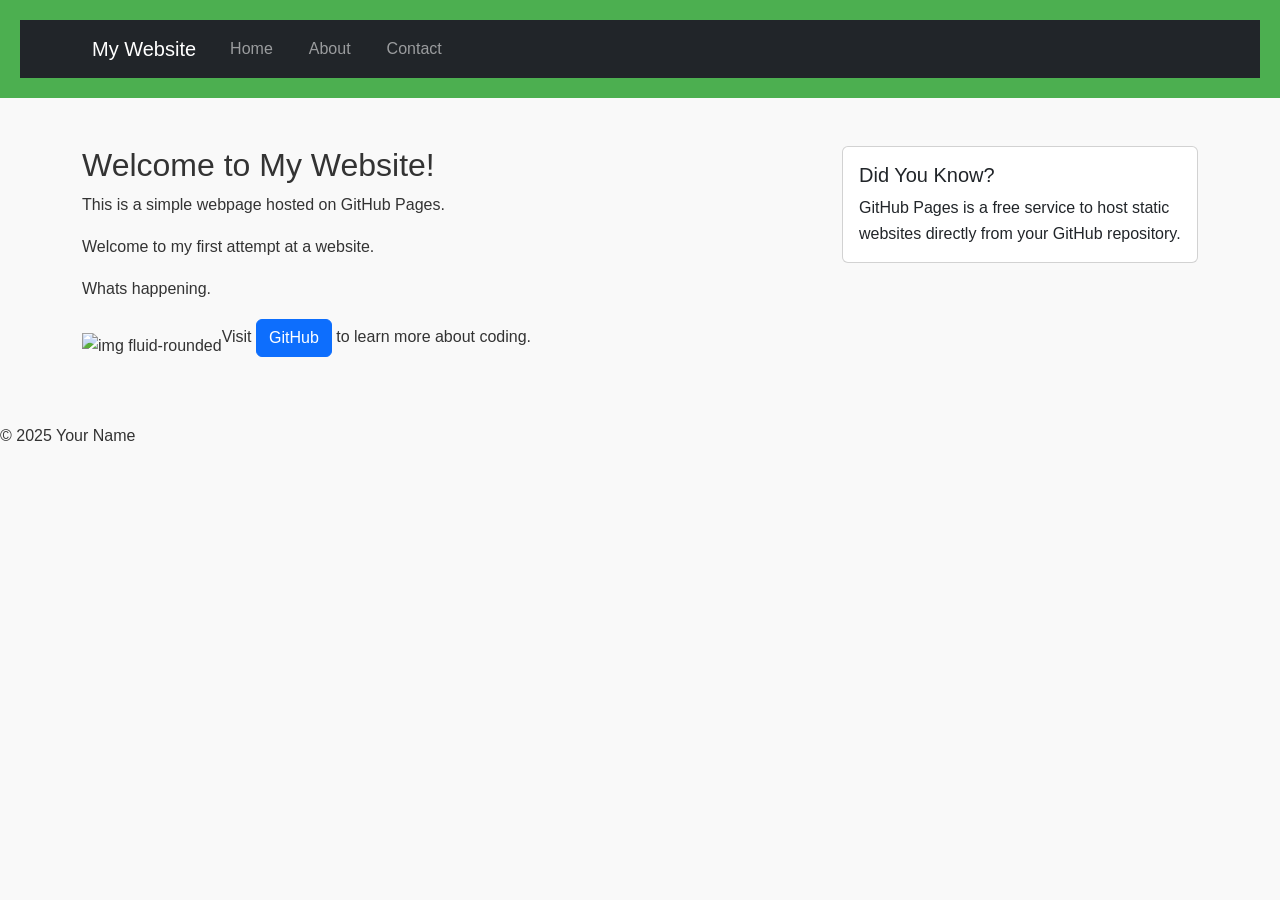
==== index.html @ 5f0c76aa "Update index.html" ====
<!DOCTYPE html>

<html lang="en">

<head>

<meta charset="UTF-8">

<meta name="viewport" content="width=device-width, initial-scale=1.0">

<title>My First GitHub Page</title>
  <!-- Bootstrap CSS --> 

<link href="https://cdn.jsdelivr.net/npm/bootstrap@5.3.0/dist/css/bootstrap.min.css" rel="stylesheet"> 

  <link rel="stylesheet" href="styles.css">

</head>

<body bgcolor="black">

<header>

<nav class="navbar navbar-expand-lg navbar-dark bg-dark">

<div class="container">

<a class="navbar-brand" href="index.html">My Website</a>

<button class="navbar-toggler" type="button" data-bs-toggle="collapse" data-bs-target="#navbarNav">

<span class="navbar-toggler-icon"></span>

</button>

<div class="collapse navbar-collapse" id="navbarNav">

<ul class="navbar-nav">

<li class="nav-item">

<a class="nav-link" href="index.html">Home</a>

</li>

<li class="nav-item">

<a class="nav-link" href="about.html">About</a>

</li>

<li class="nav-item">

<a class="nav-link" href="contact.html">Contact</a>

</li>

</ul>

</div>

</div>

</nav>
</header>

<main class="container my-5">

<div class="row">

<div class="col-md-8">

<h2>Welcome to My Website!</h2>

<p>This is a simple webpage hosted on GitHub Pages.</p>

<p>Welcome to my first attempt at a website.</p>
<p> Whats happening.</p>
<img src="https://cdna.artstation.com/p/assets/images/images/020/633/154/large/alex-shenhei-van-sung-jin-woo.jpg?1568573948" alt="img fluid-rounded"
<p class="mt-3">Visit <a href="https://github.com" class="btn btn-primary">GitHub</a> to learn more about coding.</p>

</div>

<div class="col-md-4">

<div class="card">

<div class="card-body">

<h5 class="card-title">Did You Know?</h5>

<p class="card-text">GitHub Pages is a free service to host static websites directly from your GitHub repository.</p>

</div>

</div>

</div>

</div>

</main>

<footer>

<p>&copy; 2025 Your Name</p>

</footer>
  <!-- Bootstrap JS and dependencies --> 

<script src="https://cdn.jsdelivr.net/npm/@popperjs/core@2.11.6/dist/umd/popper.min.js"></script> 

<script src="https://cdn.jsdelivr.net/npm/bootstrap@5.3.0/dist/js/bootstrap.min.js"></script> 

</body>


</html>
---- styles.css ----
body {

font-family: Arial, sans-serif;

color: #333;

background-color: #f9f9f9;

margin: 0;

padding: 0;

line-height: 1.6;


}
header {

background-color: #4CAF50;

color: white;

padding: 20px;

text-align: center;

}


header h1 {

margin: 0;

}


nav a {

color: white;

text-decoration: none;

margin: 0 10px;

}


nav a:hover {

text-decoration: underline;

}
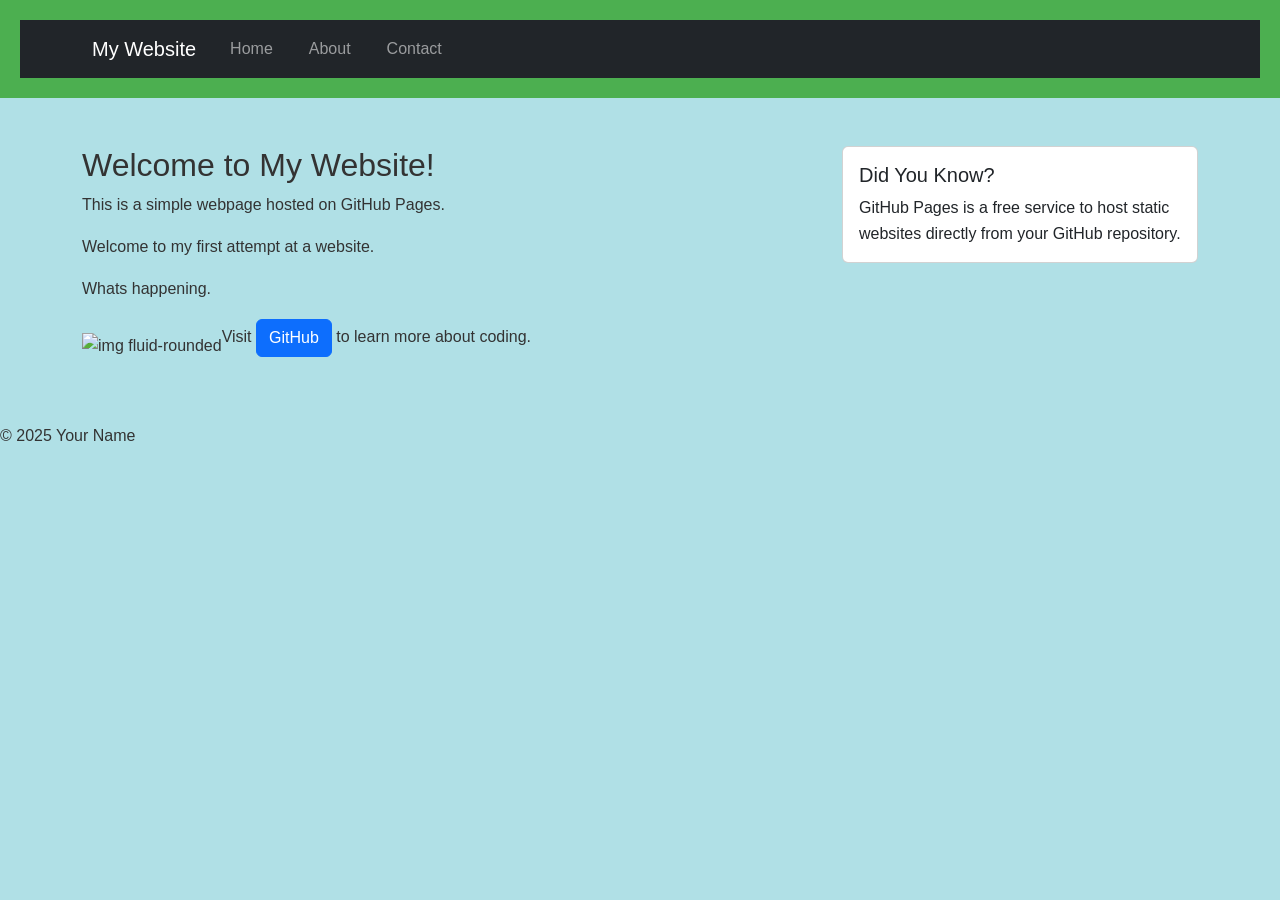
==== commit 3dbae65d: "Update index.html" ====
--- a/index.html
+++ b/index.html
@@ -18,6 +18,7 @@
 </head>
 
 <body bgcolor="black">
+  <body style="background-color:powderblue;">
 
 <header>
 
@@ -76,7 +77,7 @@
 
 <p>Welcome to my first attempt at a website.</p>
 <p> Whats happening.</p>
-<img src="https://cdna.artstation.com/p/assets/images/images/020/633/154/large/alex-shenhei-van-sung-jin-woo.jpg?1568573948" alt="img fluid-rounded"
+<img src="https://cdna.artstation.com/p/assets/images/images/020/633/154/large/alex-shenhei-van-sung-jin-woo.jpg?1568573948" alt="img fluid-rounded" width= "180" height= "180"
 <p class="mt-3">Visit <a href="https://github.com" class="btn btn-primary">GitHub</a> to learn more about coding.</p>
 
 </div>
@@ -132,3 +133,6 @@
 
 
 
+
+
+
--- a/styles.css
+++ b/styles.css
@@ -18,7 +18,7 @@
 
 background-color: #4CAF50;
 
-color: white;
+color: red;
 
 padding: 20px;
 
@@ -36,9 +36,9 @@
 
 nav a {
 
-color: white;
+color: red;
 
-text-decoration: none;
+text-decoration: pixelated;
 
 margin: 0 10px;
 
@@ -50,3 +50,4 @@
 text-decoration: underline;
 
 }
+
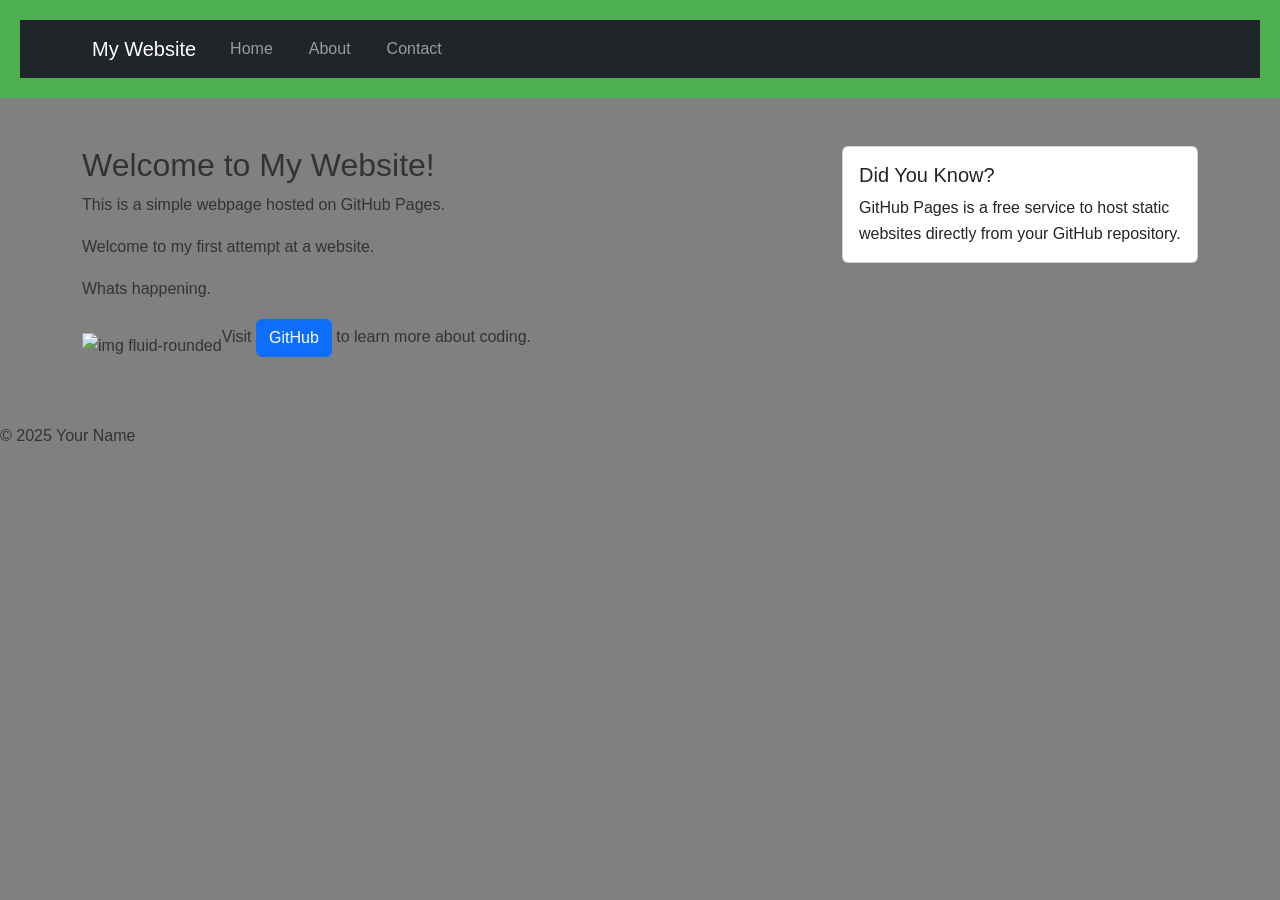
==== commit 43e52d6b: "Update index.html" ====
--- a/index.html
+++ b/index.html
@@ -18,7 +18,7 @@
 </head>
 
 <body bgcolor="black">
-  <body style="background-color:powderblue;">
+  <body style="background-color:gray;">
 
 <header>
 
@@ -136,3 +136,4 @@
 
 
 
+
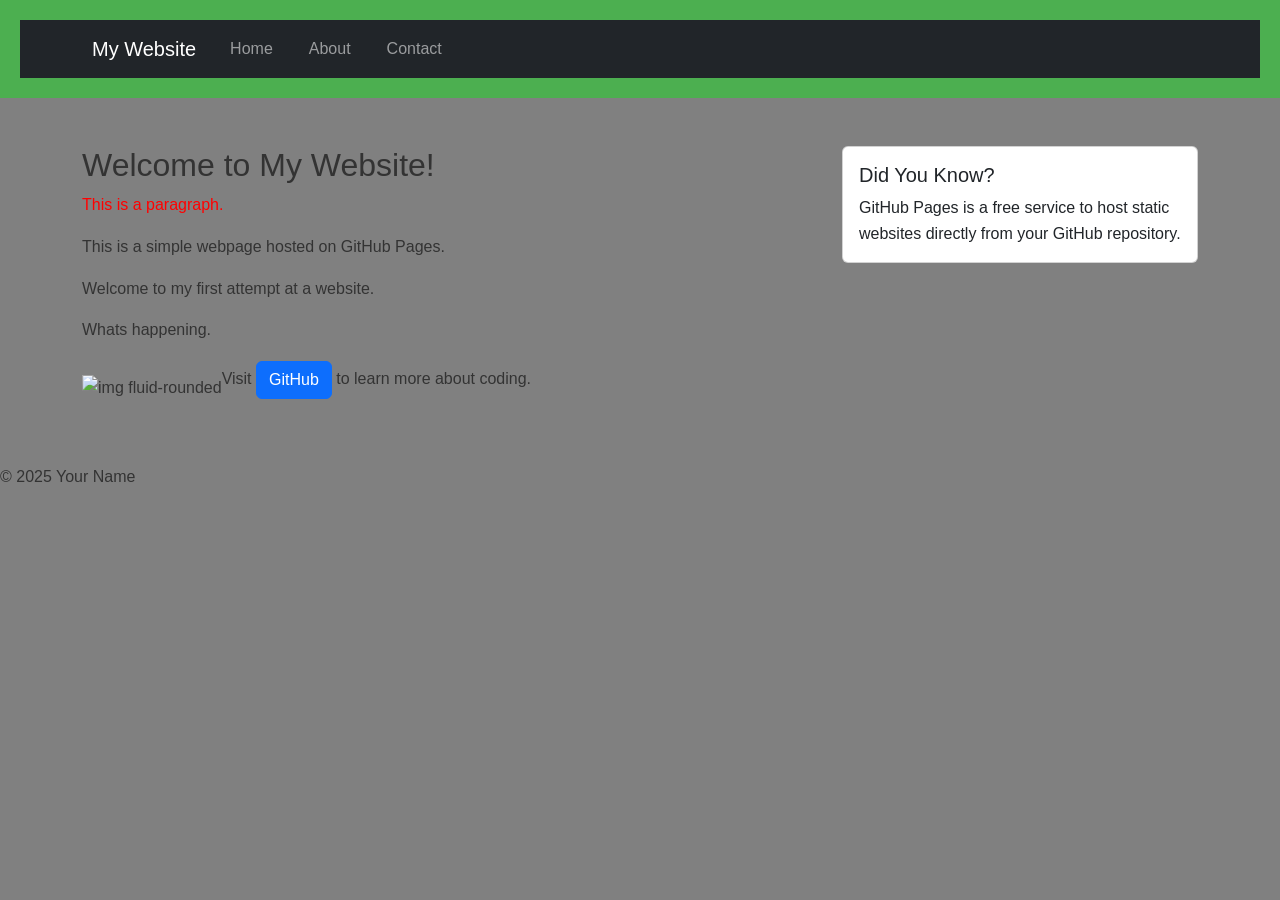
==== commit f9eb8918: "Update index.html" ====
--- a/index.html
+++ b/index.html
@@ -16,8 +16,6 @@
   <link rel="stylesheet" href="styles.css">
 
 </head>
-
-<body bgcolor="black">
   <body style="background-color:gray;">
 
 <header>
@@ -72,7 +70,7 @@
 <div class="col-md-8">
 
 <h2>Welcome to My Website!</h2>
-
+  <p style="color:red;">This is a paragraph.</p>
 <p>This is a simple webpage hosted on GitHub Pages.</p>
 
 <p>Welcome to my first attempt at a website.</p>
@@ -137,3 +135,5 @@
 
 
 
+
+
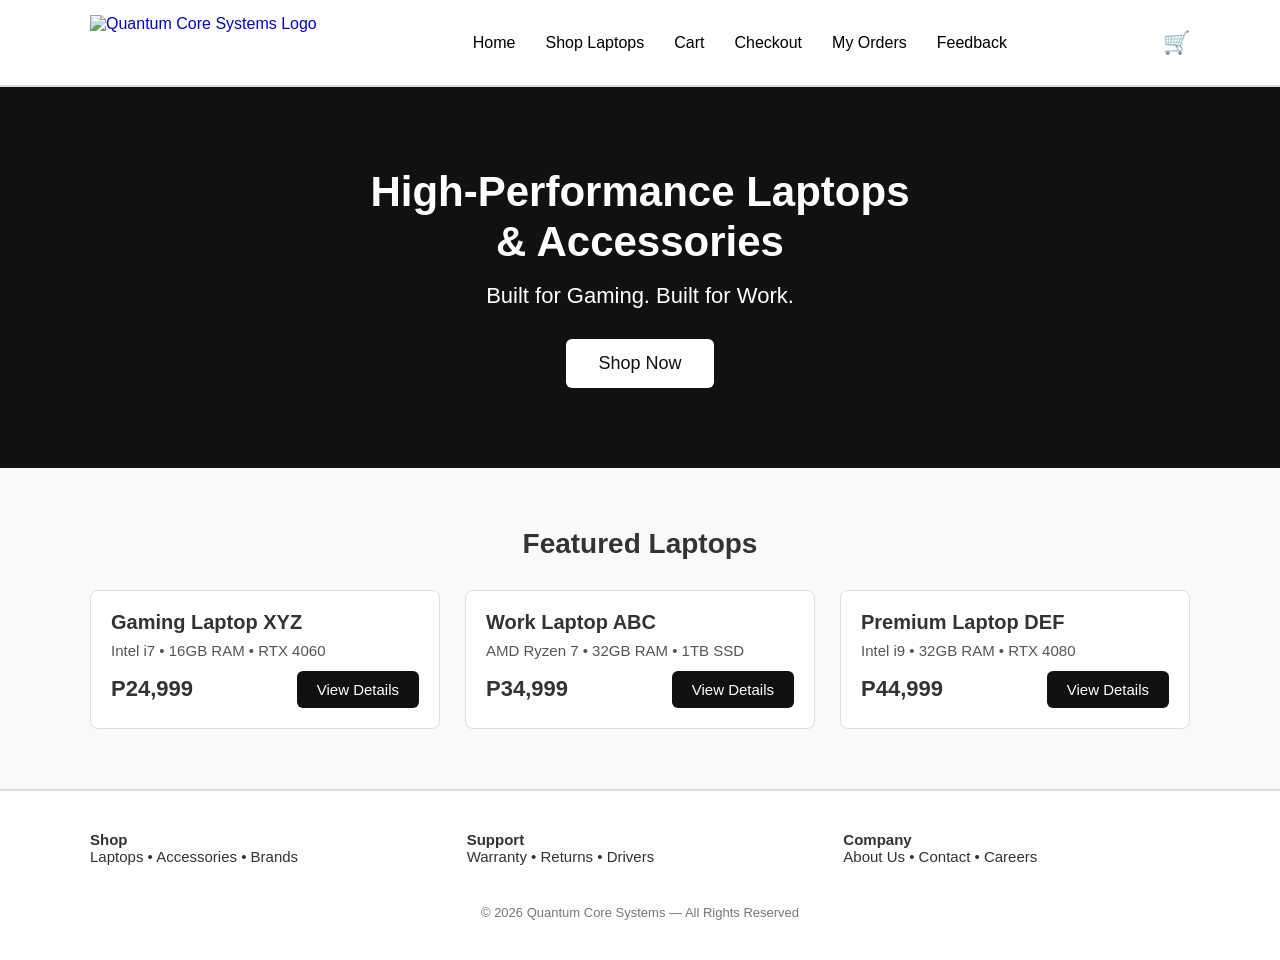
==== commit b79aa49e: "Update index.html" ====
--- a/index.html
+++ b/index.html
@@ -1,139 +1,115 @@
 <!DOCTYPE html>
+<html lang="en">
+<head>
+    <meta charset="UTF-8">
+    <meta name="viewport" content="width=device-width, initial-scale=1.0">
+    <meta name="description" content="Quantum Core Systems - High Performance Laptops and Accessories">
+    <title>Quantum Core Systems | Home</title>
+</head>
+<body style="margin:0; font-family: Arial, sans-serif; background-color: #f9f9f9; color: #333;">
 
-<html lang="en">
+    <!-- NAVIGATION BAR -->
+    <nav style="background-color: #ffffff; border-bottom: 2px solid #ddd; padding: 15px 0;">
+        <div style="max-width: 1100px; margin: 0 auto; padding: 0 20px; display: flex; align-items: center; justify-content: space-between;">
+            
+            <!-- QCS Logo -->
+            <a href="index.html" style="text-decoration: none;">
+                <img src="Futuristic QCS logo design.png" 
+                     alt="Quantum Core Systems Logo" 
+                     style="height: 55px; width: auto; display: block;">
+            </a>
 
-<head>
+            <!-- Menu -->
+            <div style="display: flex; gap: 30px; font-size: 16px;">
+                <a href="index.html" style="text-decoration: none; color: #000;">Home</a>
+                <a href="product-detail.html" style="text-decoration: none; color: #000;">Shop Laptops</a>
+                <a href="cart.html" style="text-decoration: none; color: #000;">Cart</a>
+                <a href="checkout.html" style="text-decoration: none; color: #000;">Checkout</a>
+                <a href="post-purchase.html" style="text-decoration: none; color: #000;">My Orders</a>
+                <a href="feedback.html" style="text-decoration: none; color: #000;">Feedback</a>
+            </div>
 
-<meta charset="UTF-8">
+            <!-- Cart Icon -->
+            <a href="cart.html" style="text-decoration: none; color: #000; font-size: 22px;">
+                🛒
+            </a>
+        </div>
+    </nav>
 
-<meta name="viewport" content="width=device-width, initial-scale=1.0">
+    <!-- HERO BANNER -->
+    <header style="background-color: #111111; color: #ffffff; padding: 80px 20px; text-align: center;">
+        <div style="max-width: 1100px; margin: 0 auto;">
+            <h1 style="font-size: 42px; margin: 0 0 15px 0; line-height: 1.2;">
+                High-Performance Laptops<br>&amp; Accessories
+            </h1>
+            <p style="font-size: 22px; margin: 0 0 30px 0;">
+                Built for Gaming. Built for Work.
+            </p>
+            <a href="product-detail.html" 
+               style="display: inline-block; background-color: #ffffff; color: #111111; padding: 14px 32px; font-size: 18px; text-decoration: none; border-radius: 6px;">
+                Shop Now
+            </a>
+        </div>
+    </header>
 
-<title>My First GitHub Page</title>
-  <!-- Bootstrap CSS --> 
+    <!-- FEATURED PRODUCTS -->
+    <section style="max-width: 1100px; margin: 60px auto; padding: 0 20px;">
+        <h2 style="font-size: 28px; margin-bottom: 30px; text-align: center;">Featured Laptops</h2>
+        
+        <div style="display: grid; grid-template-columns: repeat(auto-fit, minmax(300px, 1fr)); gap: 25px;">
+            
+            <!-- Product 1 -->
+            <div style="background-color: #ffffff; border: 1px solid #ddd; border-radius: 8px; padding: 20px;">
+                <h3 style="margin: 0 0 8px 0; font-size: 20px;">Gaming Laptop XYZ</h3>
+                <p style="margin: 0 0 12px 0; color: #555; font-size: 15px;">Intel i7 • 16GB RAM • RTX 4060</p>
+                <div style="display: flex; justify-content: space-between; align-items: center;">
+                    <span style="font-size: 22px; font-weight: bold;">P24,999</span>
+                    <a href="product-detail.html" style="background-color: #111; color: #fff; padding: 10px 20px; text-decoration: none; border-radius: 6px; font-size: 15px;">View Details</a>
+                </div>
+            </div>
 
-<link href="https://cdn.jsdelivr.net/npm/bootstrap@5.3.0/dist/css/bootstrap.min.css" rel="stylesheet"> 
+            <!-- Product 2 -->
+            <div style="background-color: #ffffff; border: 1px solid #ddd; border-radius: 8px; padding: 20px;">
+                <h3 style="margin: 0 0 8px 0; font-size: 20px;">Work Laptop ABC</h3>
+                <p style="margin: 0 0 12px 0; color: #555; font-size: 15px;">AMD Ryzen 7 • 32GB RAM • 1TB SSD</p>
+                <div style="display: flex; justify-content: space-between; align-items: center;">
+                    <span style="font-size: 22px; font-weight: bold;">P34,999</span>
+                    <a href="product-detail.html" style="background-color: #111; color: #fff; padding: 10px 20px; text-decoration: none; border-radius: 6px; font-size: 15px;">View Details</a>
+                </div>
+            </div>
 
-  <link rel="stylesheet" href="styles.css">
+            <!-- Product 3 -->
+            <div style="background-color: #ffffff; border: 1px solid #ddd; border-radius: 8px; padding: 20px;">
+                <h3 style="margin: 0 0 8px 0; font-size: 20px;">Premium Laptop DEF</h3>
+                <p style="margin: 0 0 12px 0; color: #555; font-size: 15px;">Intel i9 • 32GB RAM • RTX 4080</p>
+                <div style="display: flex; justify-content: space-between; align-items: center;">
+                    <span style="font-size: 22px; font-weight: bold;">P44,999</span>
+                    <a href="product-detail.html" style="background-color: #111; color: #fff; padding: 10px 20px; text-decoration: none; border-radius: 6px; font-size: 15px;">View Details</a>
+                </div>
+            </div>
+        </div>
+    </section>
 
-</head>
-  <body style="background-color:gray;">
-
-<header>
-
-<nav class="navbar navbar-expand-lg navbar-dark bg-dark">
-
-<div class="container">
-
-<a class="navbar-brand" href="index.html">My Website</a>
-
-<button class="navbar-toggler" type="button" data-bs-toggle="collapse" data-bs-target="#navbarNav">
-
-<span class="navbar-toggler-icon"></span>
-
-</button>
-
-<div class="collapse navbar-collapse" id="navbarNav">
-
-<ul class="navbar-nav">
-
-<li class="nav-item">
-
-<a class="nav-link" href="index.html">Home</a>
-
-</li>
-
-<li class="nav-item">
-
-<a class="nav-link" href="about.html">About</a>
-
-</li>
-
-<li class="nav-item">
-
-<a class="nav-link" href="contact.html">Contact</a>
-
-</li>
-
-</ul>
-
-</div>
-
-</div>
-
-</nav>
-</header>
-
-<main class="container my-5">
-
-<div class="row">
-
-<div class="col-md-8">
-
-<h2>Welcome to My Website!</h2>
-  <p style="color:red;">This is a paragraph.</p>
-<p>This is a simple webpage hosted on GitHub Pages.</p>
-
-<p>Welcome to my first attempt at a website.</p>
-<p> Whats happening.</p>
-<img src="https://cdna.artstation.com/p/assets/images/images/020/633/154/large/alex-shenhei-van-sung-jin-woo.jpg?1568573948" alt="img fluid-rounded" width= "180" height= "180"
-<p class="mt-3">Visit <a href="https://github.com" class="btn btn-primary">GitHub</a> to learn more about coding.</p>
-
-</div>
-
-<div class="col-md-4">
-
-<div class="card">
-
-<div class="card-body">
-
-<h5 class="card-title">Did You Know?</h5>
-
-<p class="card-text">GitHub Pages is a free service to host static websites directly from your GitHub repository.</p>
-
-</div>
-
-</div>
-
-</div>
-
-</div>
-
-</main>
-
-<footer>
-
-<p>&copy; 2025 Your Name</p>
-
-</footer>
-  <!-- Bootstrap JS and dependencies --> 
-
-<script src="https://cdn.jsdelivr.net/npm/@popperjs/core@2.11.6/dist/umd/popper.min.js"></script> 
-
-<script src="https://cdn.jsdelivr.net/npm/bootstrap@5.3.0/dist/js/bootstrap.min.js"></script> 
+    <!-- FOOTER -->
+    <footer style="background-color: #ffffff; border-top: 2px solid #ddd; padding: 40px 20px; margin-top: 60px;">
+        <div style="max-width: 1100px; margin: 0 auto; display: grid; grid-template-columns: repeat(auto-fit, minmax(200px, 1fr)); gap: 30px; font-size: 15px;">
+            <div>
+                <strong>Shop</strong><br>
+                Laptops • Accessories • Brands
+            </div>
+            <div>
+                <strong>Support</strong><br>
+                Warranty • Returns • Drivers
+            </div>
+            <div>
+                <strong>Company</strong><br>
+                About Us • Contact • Careers
+            </div>
+        </div>
+        <div style="text-align: center; margin-top: 40px; font-size: 13px; color: #777;">
+            © 2026 Quantum Core Systems — All Rights Reserved
+        </div>
+    </footer>
 
 </body>
-
-
 </html>
-
-
-
-
-
-
-
-
-
-
-
-
-
-
-
-
-
-
-
-
-
-
